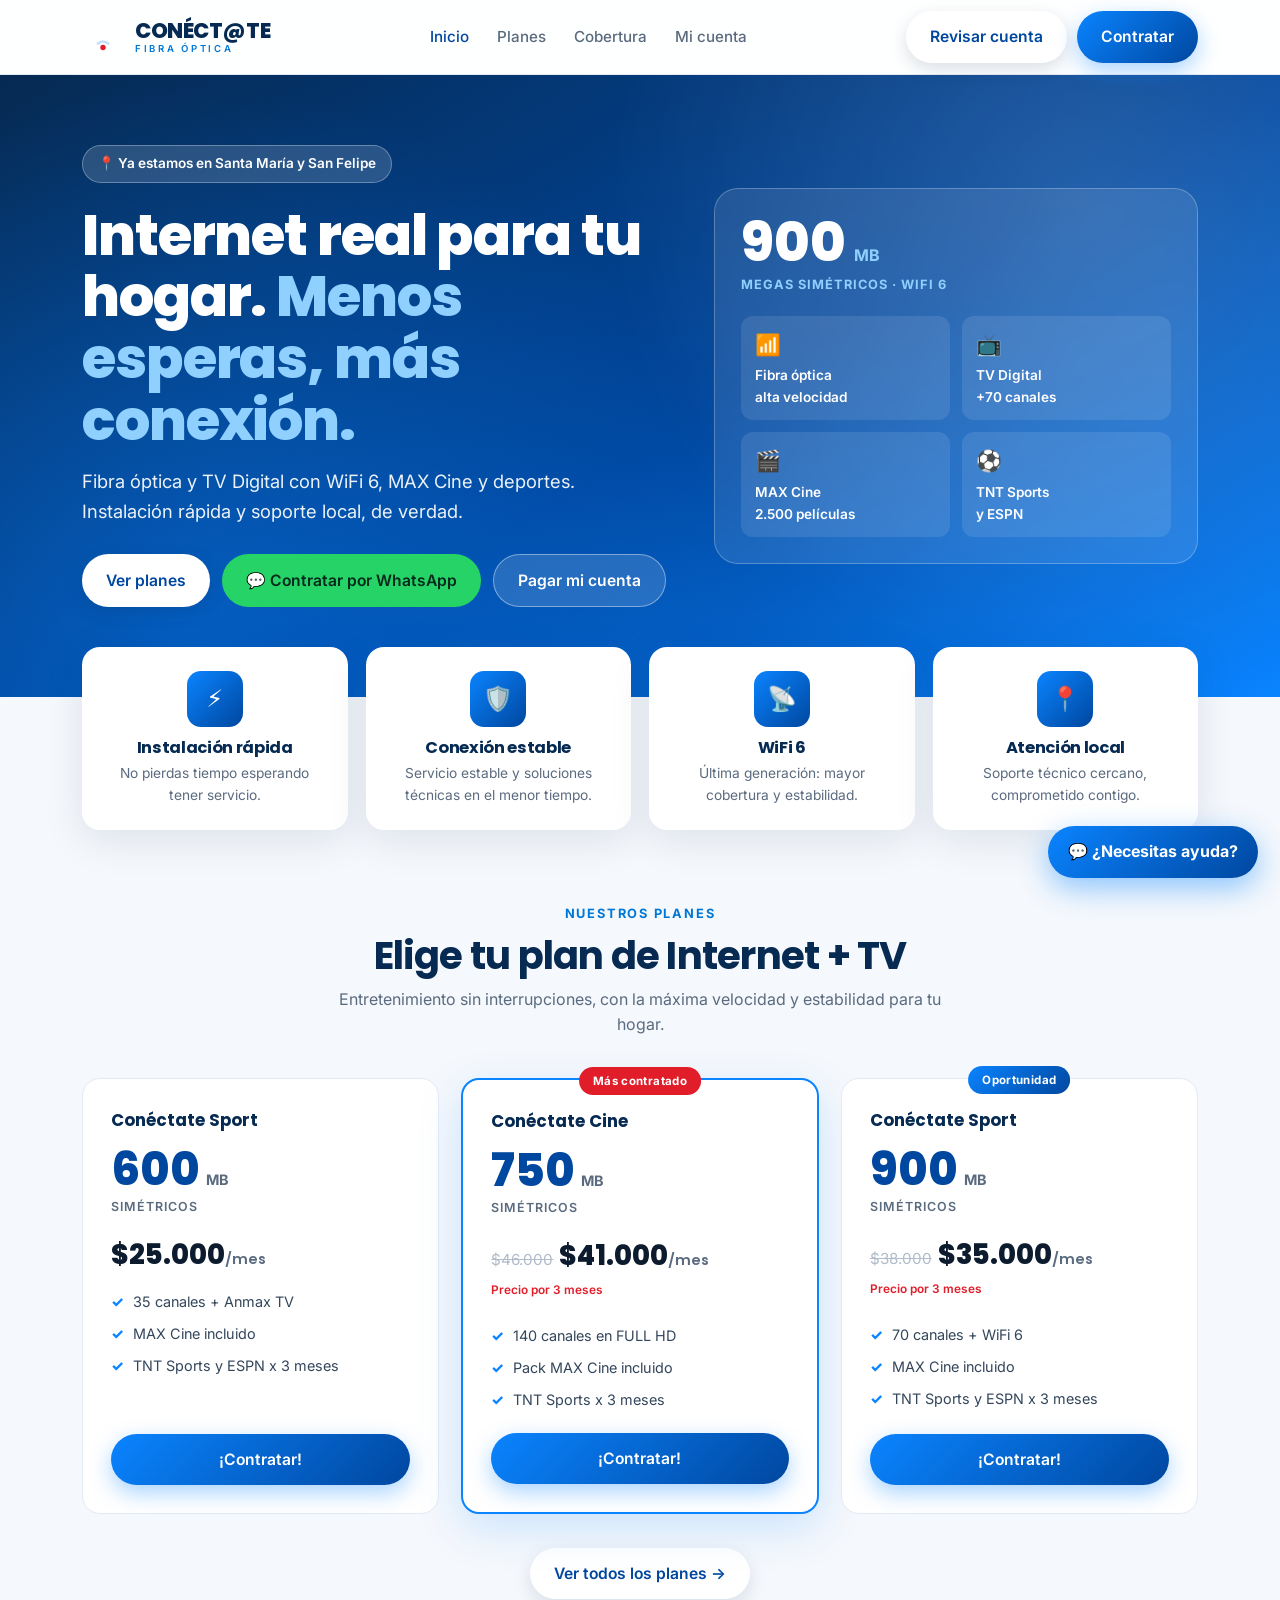
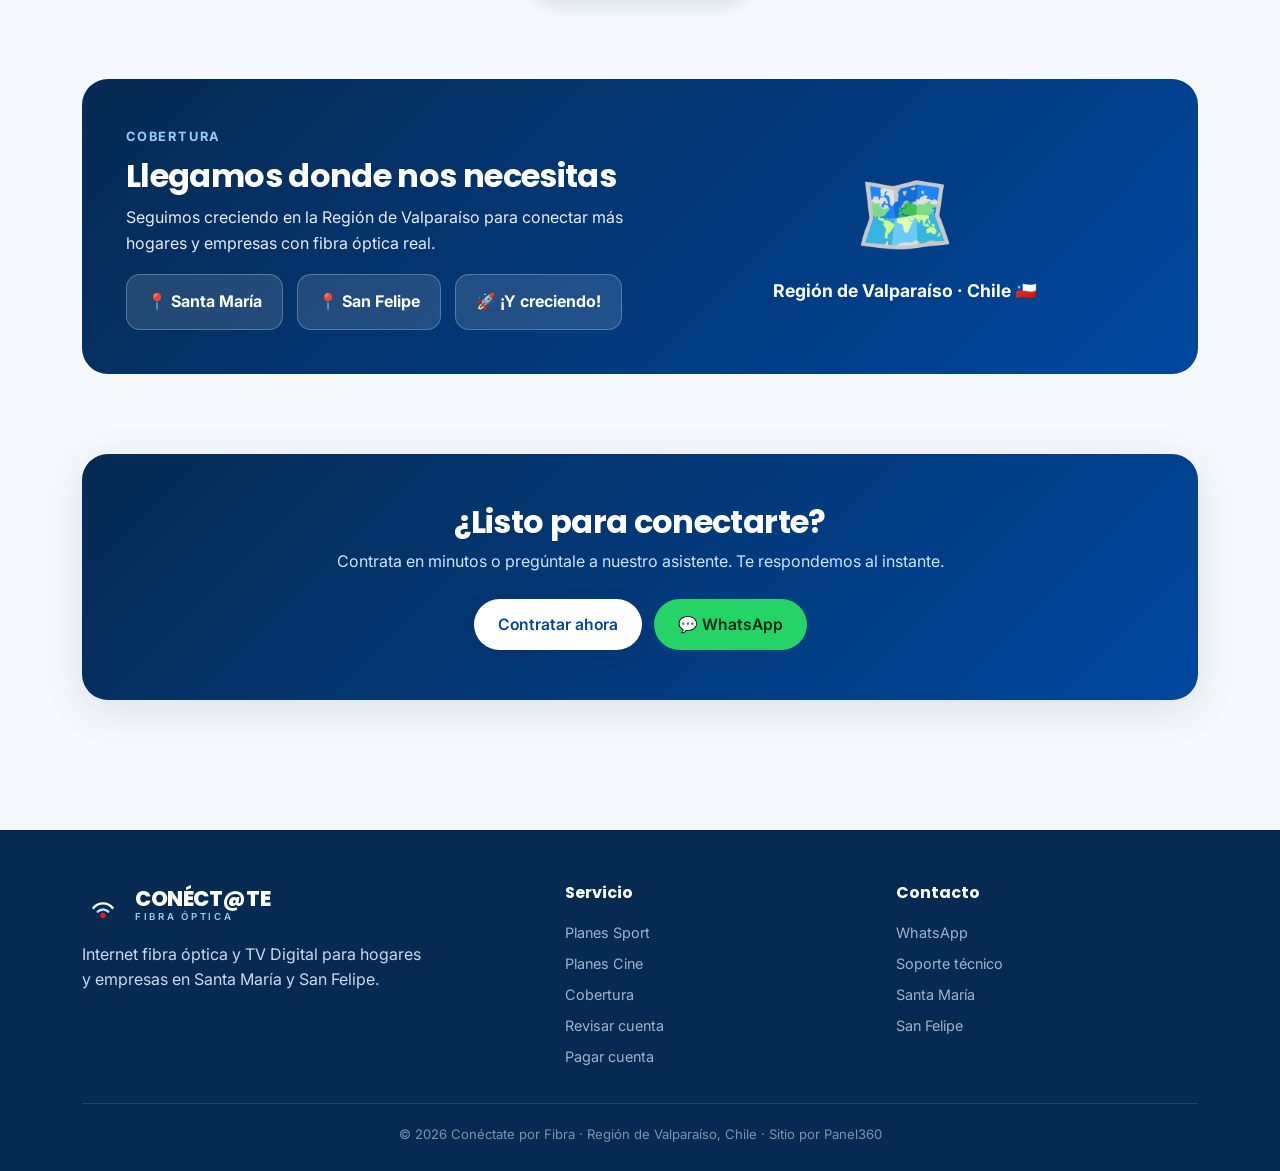
==== index.html @ 6946a439 "Web Conéctate por Fibra: home, planes y cuenta + logo mejorado Sitio estático (HTML/CSS) para el ISP" ====
<!doctype html>
<html lang="es">
<head>
<meta charset="utf-8">
<meta name="viewport" content="width=device-width, initial-scale=1">
<title>Conéctate por Fibra · Internet y TV Cable en Santa María y San Felipe</title>
<meta name="description" content="Internet fibra óptica y TV Digital para hogares y empresas en Santa María y San Felipe. Planes desde $25.000/mes con WiFi 6, MAX Cine y deportes.">
<link rel="preconnect" href="https://fonts.googleapis.com">
<link rel="preconnect" href="https://fonts.gstatic.com" crossorigin>
<link rel="stylesheet" href="https://fonts.googleapis.com/css2?family=Poppins:wght@600;700;800&family=Inter:wght@400;500;600&display=swap">
<link rel="stylesheet" href="assets/styles.css">
</head>
<body>

<svg style="display:none">
  <linearGradient id="lg" x1="0" y1="0" x2="1" y2="1"><stop offset="0" stop-color="#0a84ff"/><stop offset="1" stop-color="#00479f"/></linearGradient>
  <symbol id="mark" viewBox="0 0 44 44">
    <rect x="1.5" y="1.5" width="41" height="41" rx="12" fill="url(#lg)"/>
    <path d="M12 25a13 13 0 0 1 20 0" stroke="#fff" stroke-width="2.6" fill="none" stroke-linecap="round"/>
    <path d="M16.5 29a7.5 7.5 0 0 1 11 0" stroke="#bfe0ff" stroke-width="2.6" fill="none" stroke-linecap="round"/>
    <circle cx="22" cy="33" r="2.8" fill="#e11d2a"/>
  </symbol>
</svg>

<header>
  <div class="wrap nav">
    <a href="index.html" class="logo"><svg class="mark"><use href="#mark"/></svg><span>CONÉCT@TE<span class="sub">FIBRA ÓPTICA</span></span></a>
    <nav class="nav-links">
      <a href="index.html" class="active">Inicio</a>
      <a href="planes.html">Planes</a>
      <a href="index.html#cobertura">Cobertura</a>
      <a href="cuenta.html">Mi cuenta</a>
    </nav>
    <div class="nav-cta">
      <a class="btn btn-white" href="cuenta.html">Revisar cuenta</a>
      <a class="btn btn-primary" href="planes.html">Contratar</a>
      <button class="menu-btn" onclick="document.querySelector('.nav-links').style.display='flex'">☰</button>
    </div>
  </div>
</header>

<section class="hero split">
  <div class="wrap">
    <div>
      <span class="badge-loc">📍 Ya estamos en Santa María y San Felipe</span>
      <h1>Internet real para tu hogar. <span>Menos esperas, más conexión.</span></h1>
      <p class="lead">Fibra óptica y TV Digital con WiFi 6, MAX Cine y deportes. Instalación rápida y soporte local, de verdad.</p>
      <div class="hero-cta">
        <a class="btn btn-white" href="planes.html">Ver planes</a>
        <a class="btn btn-wa" href="cuenta.html#contratar">💬 Contratar por WhatsApp</a>
        <a class="btn btn-ghost" href="cuenta.html#pagar">Pagar mi cuenta</a>
      </div>
    </div>
    <div class="hero-visual">
      <div class="hero-card">
        <div class="speed"><b>900</b><span>MB</span></div>
        <div class="sim" style="color:#8fd0ff;font-weight:700;font-size:.8rem;letter-spacing:.08em">MEGAS SIMÉTRICOS · WIFI 6</div>
        <div class="mini">
          <div><i>📶</i>Fibra óptica<br>alta velocidad</div>
          <div><i>📺</i>TV Digital<br>+70 canales</div>
          <div><i>🎬</i>MAX Cine<br>2.500 películas</div>
          <div><i>⚽</i>TNT Sports<br>y ESPN</div>
        </div>
      </div>
    </div>
  </div>
</section>

<div class="props"><div class="wrap"><div class="grid">
  <div class="prop reveal"><div class="ic">⚡</div><h3>Instalación rápida</h3><p>No pierdas tiempo esperando tener servicio.</p></div>
  <div class="prop reveal"><div class="ic">🛡️</div><h3>Conexión estable</h3><p>Servicio estable y soluciones técnicas en el menor tiempo.</p></div>
  <div class="prop reveal"><div class="ic">📡</div><h3>WiFi 6</h3><p>Última generación: mayor cobertura y estabilidad.</p></div>
  <div class="prop reveal"><div class="ic">📍</div><h3>Atención local</h3><p>Soporte técnico cercano, comprometido contigo.</p></div>
</div></div></div>

<section class="pad">
  <div class="wrap">
    <div class="sec-head">
      <span class="eyebrow">Nuestros planes</span>
      <h2>Elige tu plan de Internet + TV</h2>
      <p>Entretenimiento sin interrupciones, con la máxima velocidad y estabilidad para tu hogar.</p>
    </div>
    <div class="plans">
      <div class="plan reveal"><div class="name">Conéctate Sport</div>
        <div class="megas"><b>600</b><span>MB</span></div><div class="sim">Simétricos</div>
        <div class="price"><span class="now">$25.000<small>/mes</small></span></div>
        <ul><li>35 canales + Anmax TV</li><li>MAX Cine incluido</li><li>TNT Sports y ESPN x 3 meses</li></ul>
        <a class="btn btn-primary" href="planes.html">¡Contratar!</a></div>
      <div class="plan feat reveal"><span class="tag">Más contratado</span><div class="name">Conéctate Cine</div>
        <div class="megas"><b>750</b><span>MB</span></div><div class="sim">Simétricos</div>
        <div class="price"><span class="old">$46.000</span><span class="now">$41.000<small>/mes</small></span></div><div class="price-note">Precio por 3 meses</div>
        <ul><li>140 canales en FULL HD</li><li>Pack MAX Cine incluido</li><li>TNT Sports x 3 meses</li></ul>
        <a class="btn btn-primary" href="planes.html">¡Contratar!</a></div>
      <div class="plan reveal"><span class="tag blue">Oportunidad</span><div class="name">Conéctate Sport</div>
        <div class="megas"><b>900</b><span>MB</span></div><div class="sim">Simétricos</div>
        <div class="price"><span class="old">$38.000</span><span class="now">$35.000<small>/mes</small></span></div><div class="price-note">Precio por 3 meses</div>
        <ul><li>70 canales + WiFi 6</li><li>MAX Cine incluido</li><li>TNT Sports y ESPN x 3 meses</li></ul>
        <a class="btn btn-primary" href="planes.html">¡Contratar!</a></div>
    </div>
    <div style="text-align:center;margin-top:34px"><a class="btn btn-white" style="box-shadow:0 6px 18px rgba(6,42,82,.12)" href="planes.html">Ver todos los planes →</a></div>
  </div>
</section>

<section class="pad" id="cobertura" style="padding-top:10px">
  <div class="wrap"><div class="cover reveal">
    <div>
      <span class="eyebrow" style="color:#8fd0ff">Cobertura</span>
      <h2>Llegamos donde nos necesitas</h2>
      <p style="opacity:.9">Seguimos creciendo en la Región de Valparaíso para conectar más hogares y empresas con fibra óptica real.</p>
      <div class="cities">
        <div class="city">📍 Santa María</div>
        <div class="city">📍 San Felipe</div>
        <div class="city">🚀 ¡Y creciendo!</div>
      </div>
    </div>
    <div style="text-align:center">
      <div style="font-size:5rem">🗺️</div>
      <p style="font-weight:700;font-size:1.1rem">Región de Valparaíso · Chile 🇨🇱</p>
    </div>
  </div></div>
</section>

<section class="pad" style="padding-top:10px">
  <div class="wrap"><div class="cta reveal" style="background:linear-gradient(135deg,#062a52,#00479f);color:#fff">
    <h2 style="color:#fff">¿Listo para conectarte?</h2>
    <p style="color:#cfe2ff">Contrata en minutos o pregúntale a nuestro asistente. Te respondemos al instante.</p>
    <div class="row">
      <a class="btn btn-white" href="planes.html">Contratar ahora</a>
      <a class="btn btn-wa" href="cuenta.html#contratar">💬 WhatsApp</a>
    </div>
  </div></div>
</section>

<footer>
  <div class="wrap">
    <div class="foot-grid">
      <div>
        <a href="index.html" class="logo" style="margin-bottom:12px"><svg class="mark"><use href="#mark"/></svg><span>CONÉCT@TE<span class="sub" style="color:#8fd0ff">FIBRA ÓPTICA</span></span></a>
        <p style="max-width:34ch">Internet fibra óptica y TV Digital para hogares y empresas en Santa María y San Felipe.</p>
      </div>
      <div><h4>Servicio</h4><a href="planes.html">Planes Sport</a><a href="planes.html">Planes Cine</a><a href="index.html#cobertura">Cobertura</a><a href="cuenta.html">Revisar cuenta</a><a href="cuenta.html#pagar">Pagar cuenta</a></div>
      <div><h4>Contacto</h4><a href="cuenta.html#contratar">WhatsApp</a><a href="cuenta.html">Soporte técnico</a><a href="#">Santa María</a><a href="#">San Felipe</a></div>
    </div>
    <div class="foot-bottom">© 2026 Conéctate por Fibra · Región de Valparaíso, Chile · Sitio por Panel360</div>
  </div>
</footer>

<a class="chat-fab" href="cuenta.html#contratar" title="Asistente Web (Panel360 ISP)">💬 ¿Necesitas ayuda?</a>

<script>
const io=new IntersectionObserver(es=>es.forEach(e=>{if(e.isIntersecting)e.target.classList.add('show')}),{threshold:.12});
document.querySelectorAll('.reveal').forEach(el=>io.observe(el));
</script>
</body>
</html>
---- assets/styles.css ----
:root{
  --blue:#0a84ff; --blue-2:#0078d7; --blue-d:#00479f; --navy:#062a52;
  --red:#e11d2a; --wa:#25d366; --amber:#ffb020;
  --bg:#f5f8fc; --card:#fff; --ink:#0c1b2e; --muted:#5b6b7f; --line:#e3eaf3;
  --radius:18px; --shadow:0 10px 40px rgba(6,42,82,.10);
}
*{box-sizing:border-box;margin:0;padding:0}
html{scroll-behavior:smooth}
body{font-family:'Inter',system-ui,sans-serif;color:var(--ink);background:var(--bg);line-height:1.6;-webkit-font-smoothing:antialiased}
h1,h2,h3,.logo{font-family:'Poppins',sans-serif;line-height:1.1;letter-spacing:-.02em}
img{max-width:100%;display:block}
.wrap{max-width:1160px;margin:0 auto;padding:0 22px}
a{text-decoration:none;color:inherit}
.btn{display:inline-flex;align-items:center;gap:9px;font-weight:600;padding:13px 24px;border-radius:999px;cursor:pointer;border:0;transition:transform .2s,box-shadow .2s;font-size:.98rem}
.btn:hover{transform:translateY(-2px)}
.btn-primary{background:linear-gradient(135deg,var(--blue),var(--blue-d));color:#fff;box-shadow:0 8px 22px rgba(10,132,255,.35)}
.btn-white{background:#fff;color:var(--blue-d);box-shadow:0 6px 18px rgba(6,42,82,.15)}
.btn-ghost{background:rgba(255,255,255,.14);color:#fff;border:1.5px solid rgba(255,255,255,.4)}
.btn-wa{background:var(--wa);color:#062a1c}

header{position:sticky;top:0;z-index:50;background:rgba(255,255,255,.9);backdrop-filter:blur(12px);border-bottom:1px solid var(--line)}
.nav{display:flex;align-items:center;justify-content:space-between;height:74px}
.logo{display:flex;align-items:center;gap:11px;font-weight:800;font-size:1.32rem;color:var(--navy)}
.logo .mark{width:42px;height:42px;flex-shrink:0}
.logo .sub{display:block;font-family:'Inter';font-weight:600;font-size:.6rem;letter-spacing:.28em;color:var(--blue-2);margin-top:2px}
.nav-links{display:flex;gap:28px;align-items:center;font-weight:500;font-size:.95rem}
.nav-links a{color:var(--muted);transition:color .2s}
.nav-links a:hover,.nav-links a.active{color:var(--blue-d)}
.nav-cta{display:flex;gap:10px;align-items:center}
.menu-btn{display:none;background:none;border:0;font-size:1.5rem;color:var(--navy);cursor:pointer}
@media(max-width:900px){.nav-links{display:none}.nav-cta .btn:not(.btn-primary){display:none}.menu-btn{display:block}}

.hero{position:relative;background:linear-gradient(150deg,#062a52 0%,#00479f 55%,#0a84ff 100%);color:#fff;overflow:hidden;padding:70px 0 90px}
.hero::after{content:"";position:absolute;inset:0;background:
  radial-gradient(circle at 85% 20%,rgba(255,255,255,.14),transparent 40%),
  radial-gradient(circle at 15% 90%,rgba(10,132,255,.4),transparent 45%);pointer-events:none}
.hero.small{padding:56px 0 66px;text-align:center}
.hero .wrap{position:relative;z-index:2}
.hero.split .wrap{display:grid;grid-template-columns:1.1fr .9fr;gap:40px;align-items:center}
.badge-loc{display:inline-flex;align-items:center;gap:8px;background:rgba(255,255,255,.15);border:1px solid rgba(255,255,255,.3);padding:7px 15px;border-radius:999px;font-size:.85rem;font-weight:600;margin-bottom:22px}
.hero h1{font-size:clamp(2.1rem,5vw,3.5rem);font-weight:800;margin-bottom:16px}
.hero h1 span{color:#8fd0ff}
.hero p.lead{font-size:1.15rem;opacity:.92;max-width:44ch;margin-bottom:28px}
.hero.small p.lead{margin-left:auto;margin-right:auto}
.hero-cta{display:flex;gap:12px;flex-wrap:wrap}
.hero.small .hero-cta{justify-content:center}
.hero-visual{position:relative}
.hero-card{background:rgba(255,255,255,.1);border:1px solid rgba(255,255,255,.25);border-radius:24px;padding:26px;backdrop-filter:blur(6px)}
.speed{display:flex;align-items:baseline;gap:8px;margin-bottom:6px}
.speed b{font-family:'Poppins';font-size:3.4rem;font-weight:800;color:#fff;line-height:1}
.speed span{font-weight:700;color:#8fd0ff}
.hero-card .mini{display:grid;grid-template-columns:1fr 1fr;gap:12px;margin-top:20px}
.hero-card .mini div{background:rgba(255,255,255,.1);border-radius:12px;padding:12px 14px;font-size:.85rem;font-weight:600}
.hero-card .mini i{display:block;font-size:1.3rem;margin-bottom:4px;font-style:normal}
@media(max-width:820px){.hero.split .wrap{grid-template-columns:1fr}.hero-visual{display:none}}

.props{margin-top:-50px;position:relative;z-index:5}
.props .grid{display:grid;grid-template-columns:repeat(4,1fr);gap:18px}
.prop{background:var(--card);border-radius:var(--radius);box-shadow:var(--shadow);padding:24px;text-align:center}
.prop .ic{width:56px;height:56px;margin:0 auto 12px;border-radius:14px;display:flex;align-items:center;justify-content:center;font-size:1.5rem;color:#fff;background:linear-gradient(135deg,var(--blue),var(--blue-d))}
.prop h3{font-size:1.02rem;margin-bottom:5px;color:var(--navy)}
.prop p{font-size:.86rem;color:var(--muted)}
@media(max-width:820px){.props .grid{grid-template-columns:1fr 1fr}}

section.pad{padding:70px 0}
.sec-head{text-align:center;max-width:640px;margin:0 auto 40px}
.eyebrow{display:inline-block;color:var(--blue-2);font-weight:700;font-size:.8rem;letter-spacing:.14em;text-transform:uppercase;margin-bottom:10px}
.sec-head h2{font-size:clamp(1.7rem,4vw,2.4rem);color:var(--navy);margin-bottom:10px}
.sec-head p{color:var(--muted)}

.tabs{display:flex;justify-content:center;gap:8px;margin-bottom:34px;flex-wrap:wrap}
.tab{padding:11px 26px;border-radius:999px;border:2px solid var(--line);background:#fff;font-weight:700;color:var(--muted);cursor:pointer;font-family:'Poppins';transition:all .2s}
.tab.on{background:linear-gradient(135deg,var(--blue),var(--blue-d));color:#fff;border-color:transparent;box-shadow:0 8px 20px rgba(10,132,255,.3)}
.plans{display:grid;grid-template-columns:repeat(3,1fr);gap:22px}
.plan{background:var(--card);border:1px solid var(--line);border-radius:var(--radius);padding:28px;position:relative;transition:transform .25s,box-shadow .25s;display:flex;flex-direction:column}
.plan:hover{transform:translateY(-6px);box-shadow:var(--shadow)}
.plan.feat{border:2px solid var(--blue);box-shadow:0 14px 44px rgba(10,132,255,.18)}
.tag{position:absolute;top:-13px;left:50%;transform:translateX(-50%);background:var(--red);color:#fff;font-size:.72rem;font-weight:700;padding:5px 14px;border-radius:999px;letter-spacing:.03em;white-space:nowrap}
.tag.blue{background:linear-gradient(135deg,var(--blue),var(--blue-d))}
.plan .name{font-family:'Poppins';font-weight:700;color:var(--navy);font-size:1.05rem}
.plan .megas{display:flex;align-items:baseline;gap:6px;margin:14px 0 4px}
.plan .megas b{font-family:'Poppins';font-size:2.8rem;font-weight:800;color:var(--blue-d);line-height:1}
.plan .megas span{font-weight:700;color:var(--muted);font-size:.9rem}
.plan .sim{font-size:.78rem;color:var(--muted);text-transform:uppercase;letter-spacing:.08em;font-weight:600}
.plan .price{margin:16px 0 4px}
.plan .price .old{color:#b0bcca;text-decoration:line-through;font-size:.95rem;margin-right:6px}
.plan .price .now{font-family:'Poppins';font-size:1.7rem;font-weight:800;color:var(--ink)}
.plan .price .now small{font-size:.9rem;color:var(--muted);font-weight:600}
.plan .price-note{font-size:.74rem;color:var(--red);font-weight:600;margin-bottom:14px}
.plan ul{list-style:none;display:flex;flex-direction:column;gap:9px;margin:10px 0 22px;font-size:.9rem}
.plan li{display:flex;gap:9px;align-items:flex-start;color:#33465c}
.plan li::before{content:"✓";color:var(--blue);font-weight:800;flex-shrink:0}
.plan .btn{width:100%;justify-content:center;margin-top:auto}
@media(max-width:820px){.plans{grid-template-columns:1fr}}

.cover{background:linear-gradient(135deg,#062a52,#00479f);color:#fff;border-radius:26px;padding:44px;display:grid;grid-template-columns:1fr 1fr;gap:30px;align-items:center}
.cover h2{font-size:2rem;margin-bottom:12px}
.cover .cities{display:flex;gap:14px;flex-wrap:wrap;margin-top:18px}
.cover .city{background:rgba(255,255,255,.12);border:1px solid rgba(255,255,255,.25);border-radius:14px;padding:14px 20px;font-weight:700;display:flex;align-items:center;gap:10px}
@media(max-width:820px){.cover{grid-template-columns:1fr;padding:30px}}

.cta{text-align:center;background:var(--card);border-radius:26px;box-shadow:var(--shadow);padding:50px}
.cta h2{font-size:2rem;color:var(--navy);margin-bottom:10px}
.cta p{color:var(--muted);margin-bottom:24px}
.cta .row{display:flex;gap:12px;justify-content:center;flex-wrap:wrap}

.card-box{background:var(--card);border:1px solid var(--line);border-radius:var(--radius);box-shadow:var(--shadow);padding:30px}
.field{margin-bottom:16px}
.field label{display:block;font-weight:600;font-size:.9rem;margin-bottom:6px;color:var(--navy)}
.field input,.field select{width:100%;padding:12px 14px;border:1.5px solid var(--line);border-radius:12px;font-size:.95rem;font-family:inherit}
.field input:focus,.field select:focus{outline:none;border-color:var(--blue);box-shadow:0 0 0 3px rgba(10,132,255,.15)}
.pay-grid{display:grid;grid-template-columns:repeat(3,1fr);gap:18px}
.pay{background:var(--card);border:1px solid var(--line);border-radius:var(--radius);padding:26px;text-align:center;box-shadow:var(--shadow)}
.pay .ic{font-size:2.2rem;margin-bottom:10px}
.pay h3{color:var(--navy);font-size:1.05rem;margin-bottom:6px}
.pay p{color:var(--muted);font-size:.88rem}
@media(max-width:820px){.pay-grid{grid-template-columns:1fr}}

footer{background:var(--navy);color:#cdd9ea;padding:50px 0 26px;margin-top:60px}
.foot-grid{display:grid;grid-template-columns:1.5fr 1fr 1fr;gap:30px;margin-bottom:30px}
footer .logo{color:#fff}
footer h4{color:#fff;font-family:'Poppins';margin-bottom:12px;font-size:1rem}
footer a{display:block;color:#9fb2cc;padding:4px 0;font-size:.9rem}
footer a:hover{color:#fff}
.foot-bottom{border-top:1px solid rgba(255,255,255,.12);padding-top:20px;text-align:center;font-size:.82rem;color:#7e93b0}
@media(max-width:820px){.foot-grid{grid-template-columns:1fr}}

.chat-fab{position:fixed;bottom:22px;right:22px;z-index:60;display:flex;align-items:center;gap:10px;background:linear-gradient(135deg,var(--blue),var(--blue-d));color:#fff;padding:13px 20px;border-radius:999px;box-shadow:0 10px 30px rgba(10,132,255,.45);font-weight:700;cursor:pointer;animation:float 3s ease-in-out infinite}
@keyframes float{0%,100%{transform:translateY(0)}50%{transform:translateY(-6px)}}
.reveal{opacity:0;transform:translateY(24px);transition:opacity .7s,transform .7s}
.reveal.show{opacity:1;transform:none}
@media(prefers-reduced-motion:reduce){.reveal{opacity:1;transform:none}.chat-fab{animation:none}}
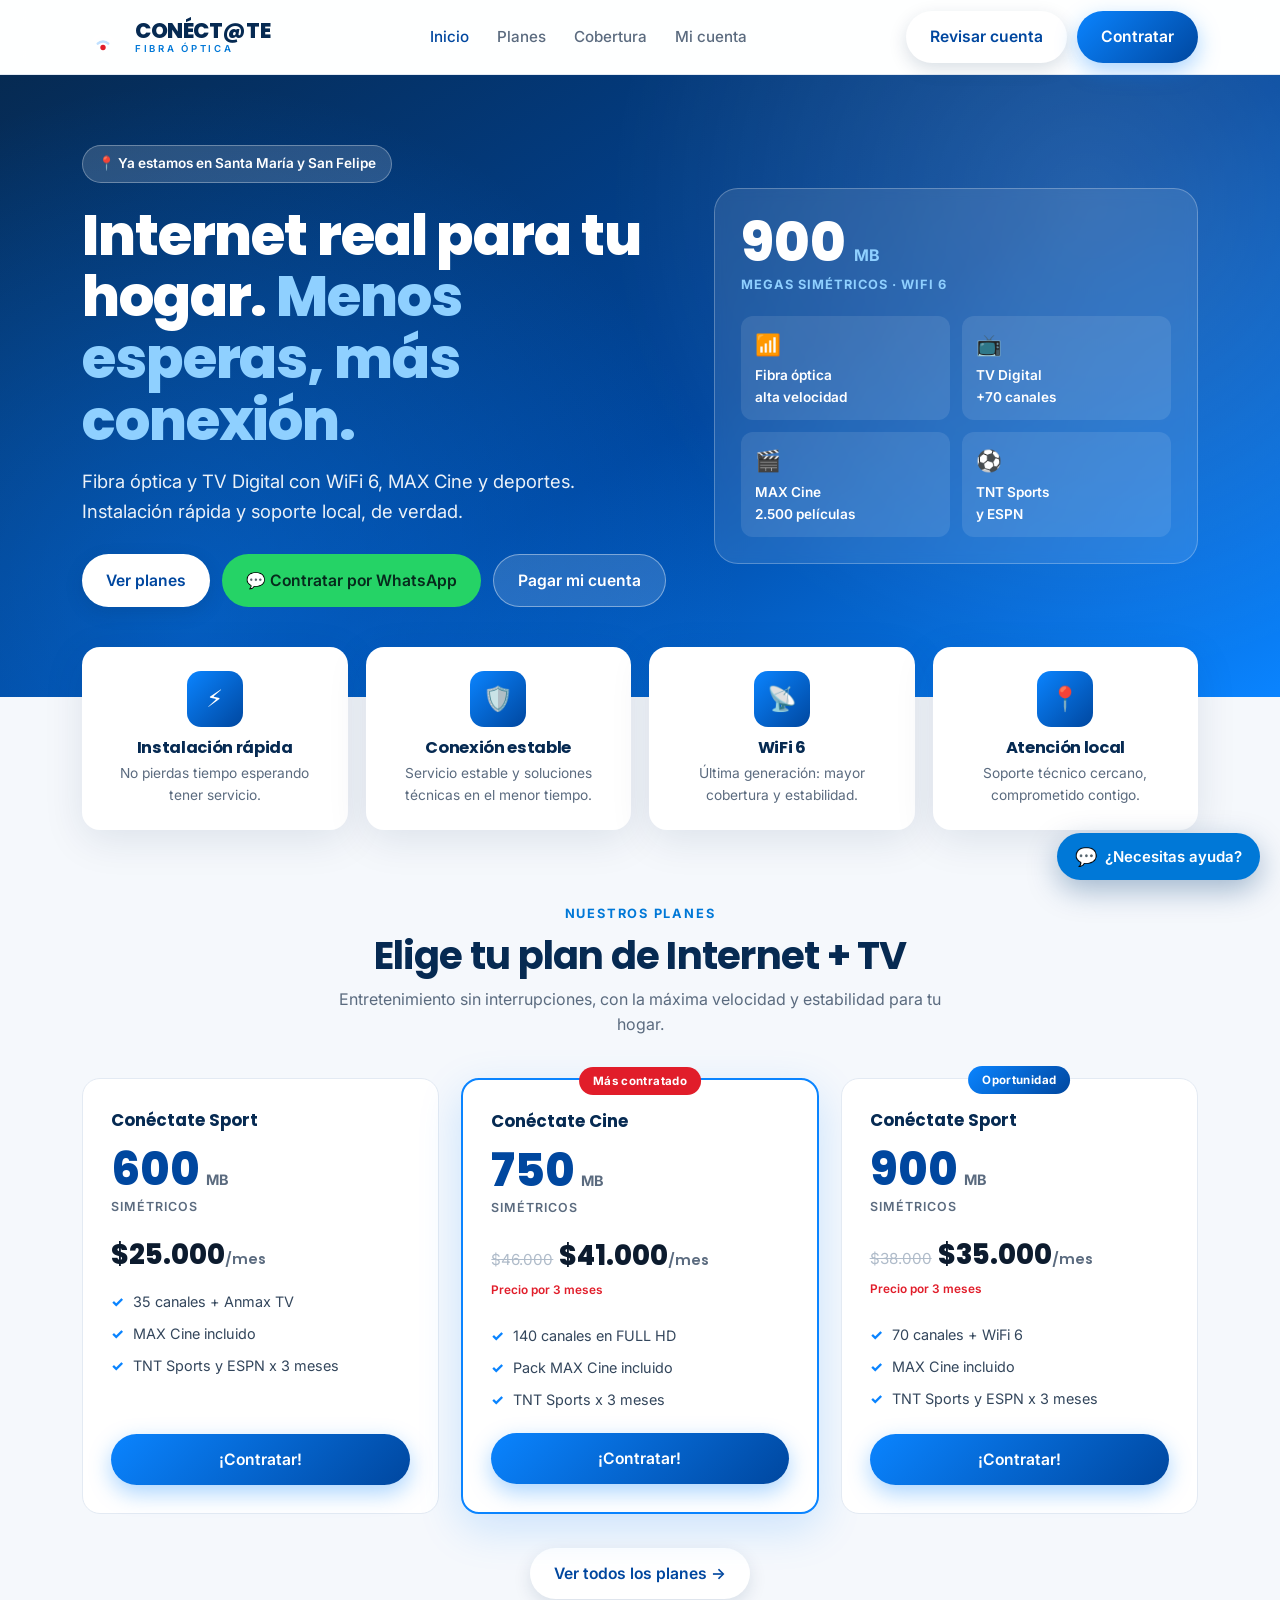
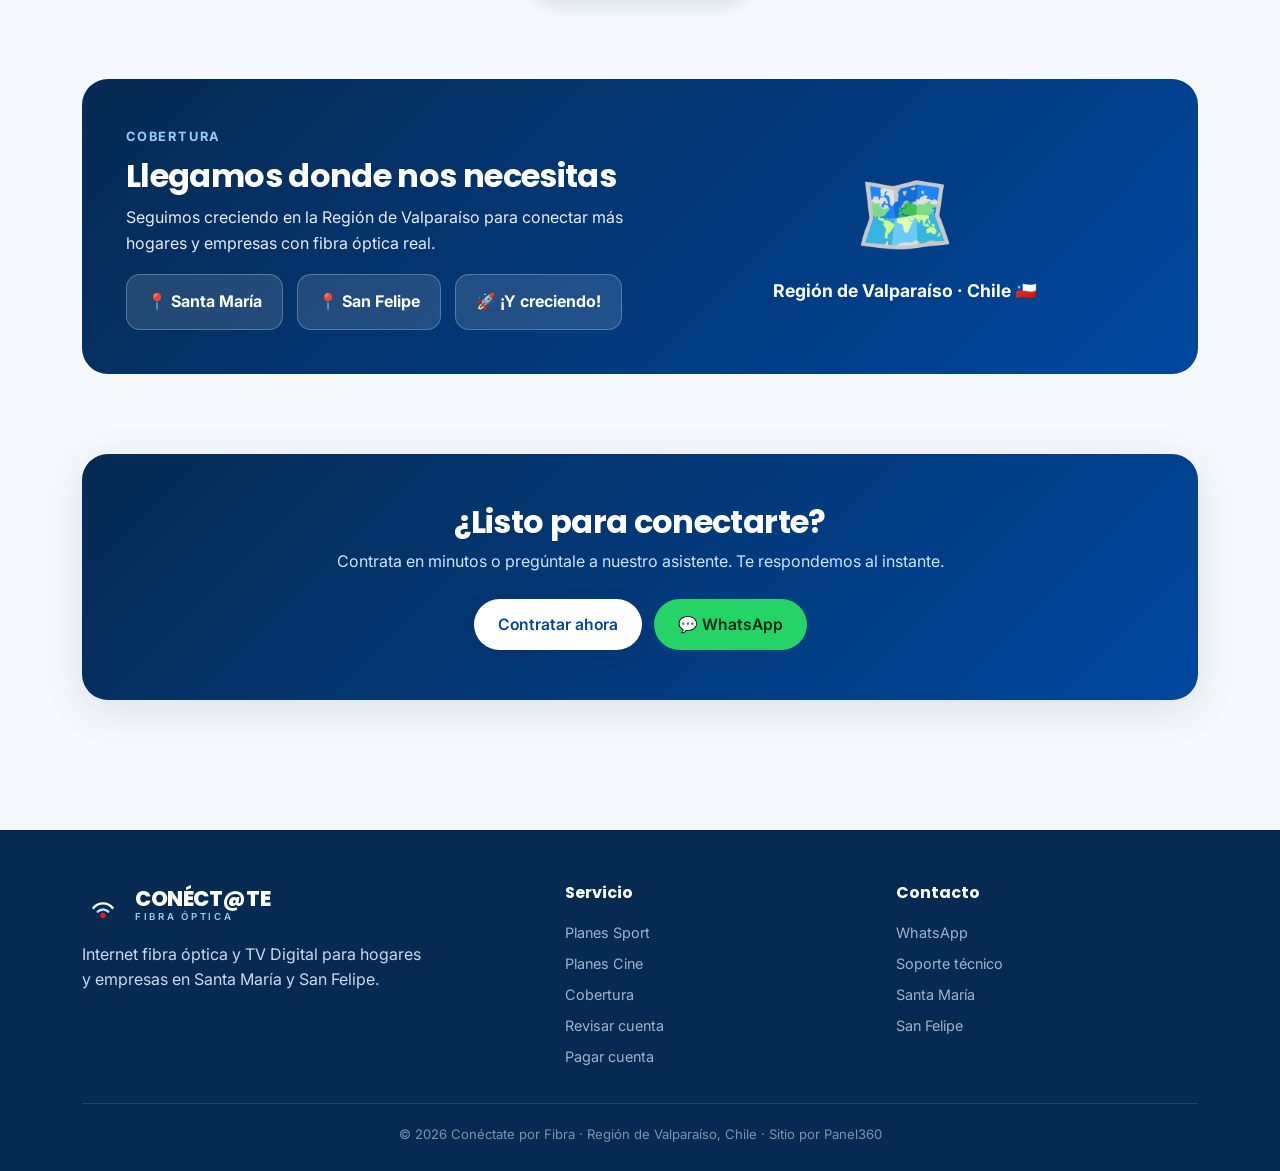
==== commit bcf1006f: "Asistente Web incrustado (configurado como en el CRM) - Nuevo assets/asistente.js: widget de chat fl" ====
--- a/index.html
+++ b/index.html
@@ -145,11 +145,10 @@
   </div>
 </footer>
 
-<a class="chat-fab" href="cuenta.html#contratar" title="Asistente Web (Panel360 ISP)">💬 ¿Necesitas ayuda?</a>
-
 <script>
 const io=new IntersectionObserver(es=>es.forEach(e=>{if(e.isIntersecting)e.target.classList.add('show')}),{threshold:.12});
 document.querySelectorAll('.reveal').forEach(el=>io.observe(el));
 </script>
+<script src="assets/asistente.js" defer></script>
 </body>
 </html>
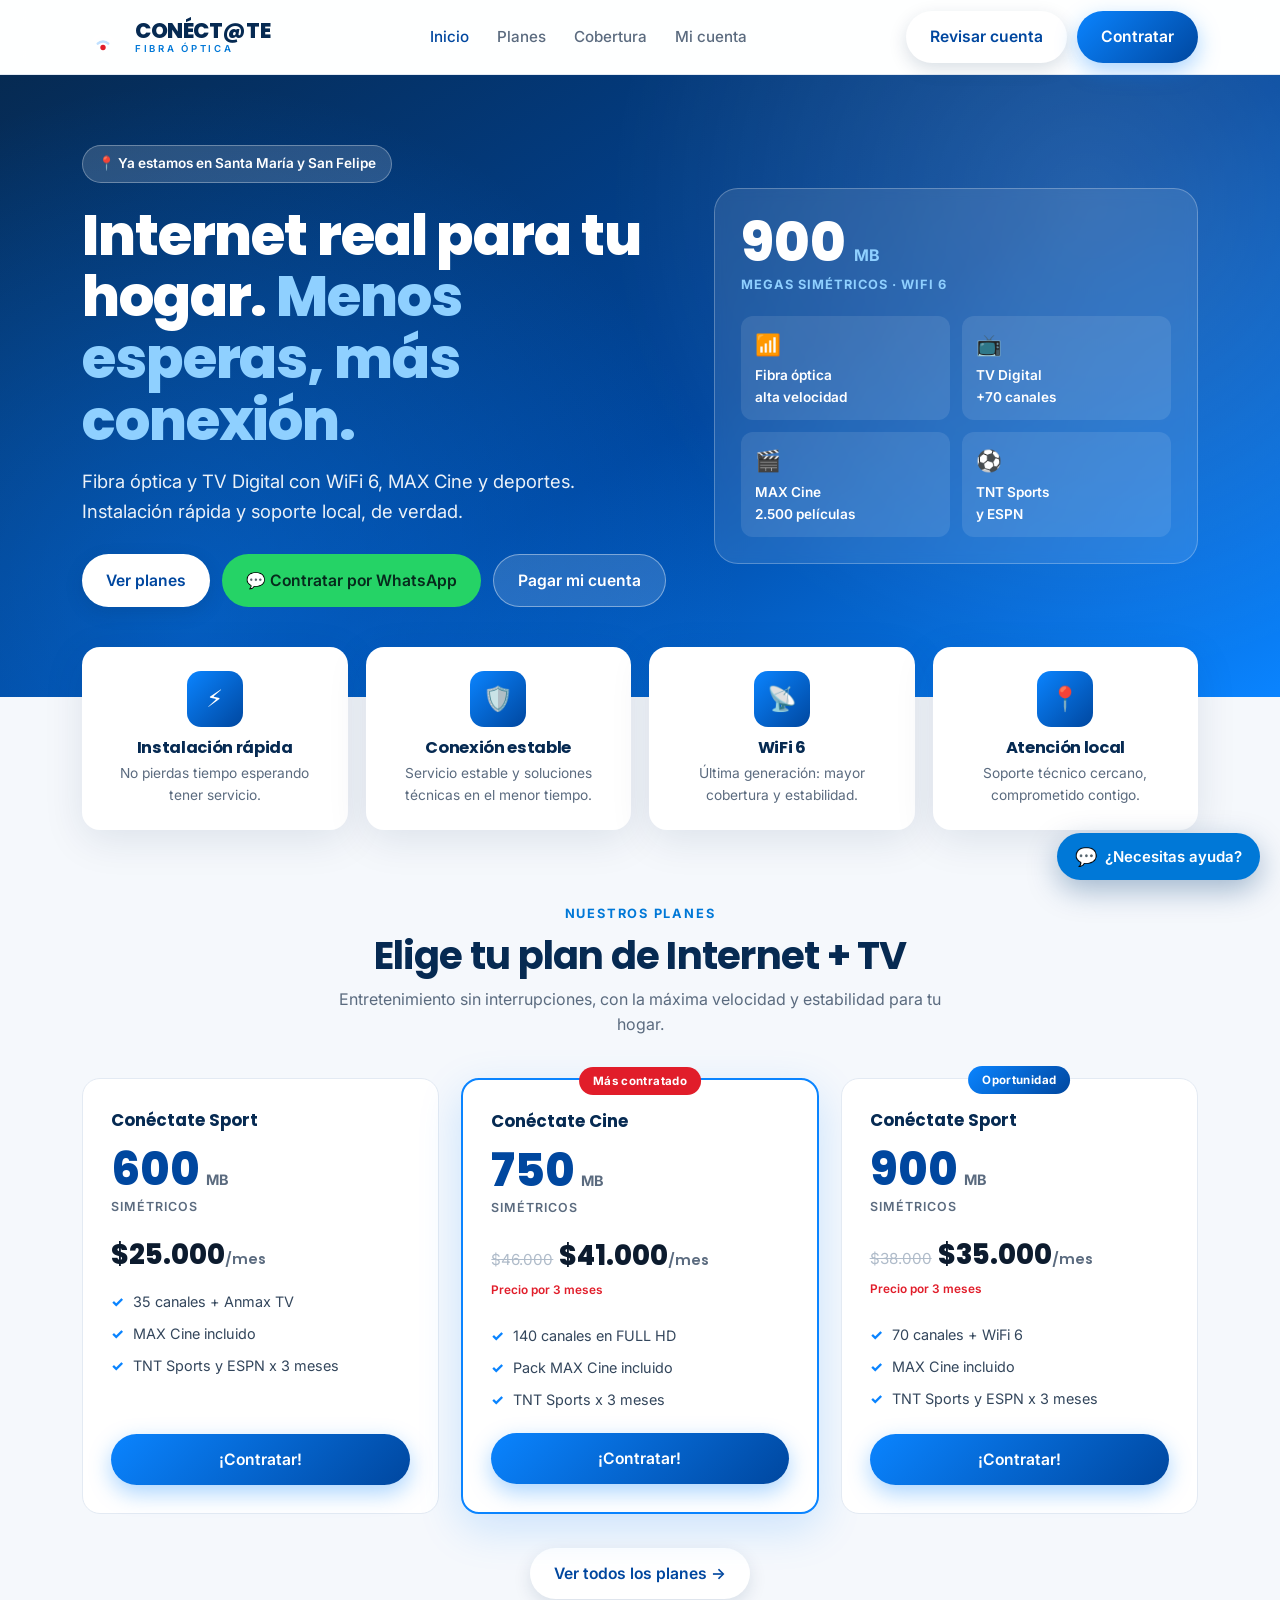
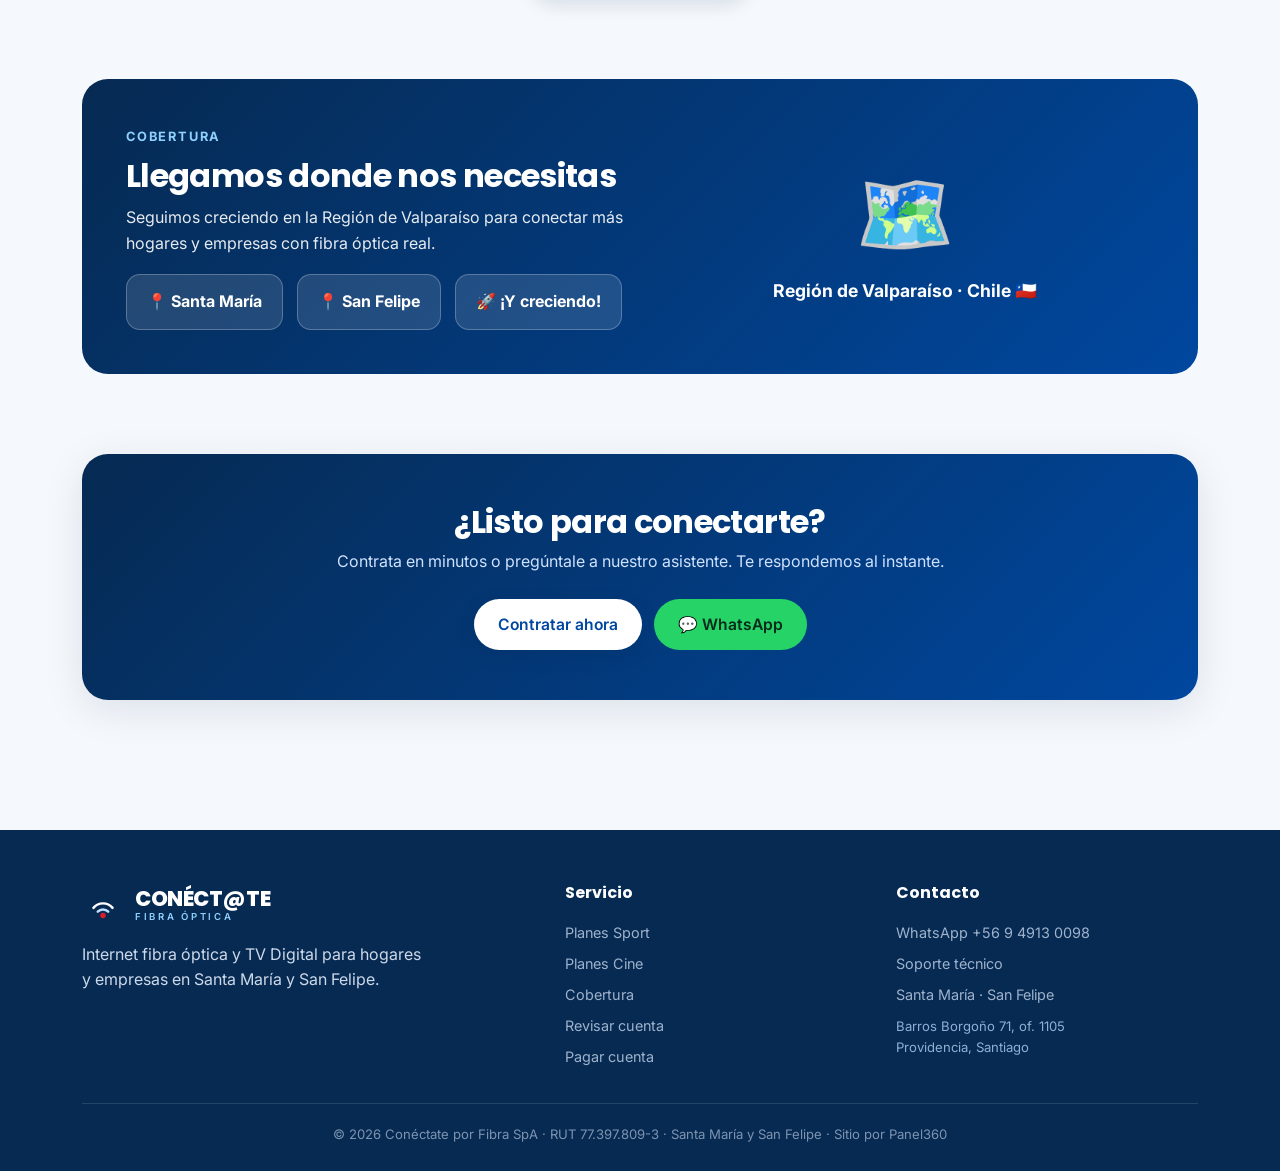
==== commit 709dfc06: "Datos reales del cliente: WhatsApp, dirección, RUT, Zumpago - WhatsApp real +56949130098 en asistent" ====
--- a/index.html
+++ b/index.html
@@ -47,7 +47,7 @@
       <p class="lead">Fibra óptica y TV Digital con WiFi 6, MAX Cine y deportes. Instalación rápida y soporte local, de verdad.</p>
       <div class="hero-cta">
         <a class="btn btn-white" href="planes.html">Ver planes</a>
-        <a class="btn btn-wa" href="cuenta.html#contratar">💬 Contratar por WhatsApp</a>
+        <a class="btn btn-wa" target="_blank" href="https://wa.me/56949130098?text=Hola,%20quiero%20contratar%20un%20plan%20de%20internet">💬 Contratar por WhatsApp</a>
         <a class="btn btn-ghost" href="cuenta.html#pagar">Pagar mi cuenta</a>
       </div>
     </div>
@@ -126,7 +126,7 @@
     <p style="color:#cfe2ff">Contrata en minutos o pregúntale a nuestro asistente. Te respondemos al instante.</p>
     <div class="row">
       <a class="btn btn-white" href="planes.html">Contratar ahora</a>
-      <a class="btn btn-wa" href="cuenta.html#contratar">💬 WhatsApp</a>
+      <a class="btn btn-wa" target="_blank" href="https://wa.me/56949130098?text=Hola,%20vengo%20de%20la%20web%20de%20Con%C3%A9ctate%20por%20Fibra">💬 WhatsApp</a>
     </div>
   </div></div>
 </section>
@@ -139,9 +139,9 @@
         <p style="max-width:34ch">Internet fibra óptica y TV Digital para hogares y empresas en Santa María y San Felipe.</p>
       </div>
       <div><h4>Servicio</h4><a href="planes.html">Planes Sport</a><a href="planes.html">Planes Cine</a><a href="index.html#cobertura">Cobertura</a><a href="cuenta.html">Revisar cuenta</a><a href="cuenta.html#pagar">Pagar cuenta</a></div>
-      <div><h4>Contacto</h4><a href="cuenta.html#contratar">WhatsApp</a><a href="cuenta.html">Soporte técnico</a><a href="#">Santa María</a><a href="#">San Felipe</a></div>
+      <div><h4>Contacto</h4><a target="_blank" href="https://wa.me/56949130098">WhatsApp +56 9 4913 0098</a><a href="cuenta.html">Soporte técnico</a><a href="index.html#cobertura">Santa María · San Felipe</a><span style="display:block;color:#8fb0d4;font-size:.82rem;margin-top:6px">Barros Borgoño 71, of. 1105<br>Providencia, Santiago</span></div>
     </div>
-    <div class="foot-bottom">© 2026 Conéctate por Fibra · Región de Valparaíso, Chile · Sitio por Panel360</div>
+    <div class="foot-bottom">© 2026 Conéctate por Fibra SpA · RUT 77.397.809-3 · Santa María y San Felipe · Sitio por Panel360</div>
   </div>
 </footer>
 
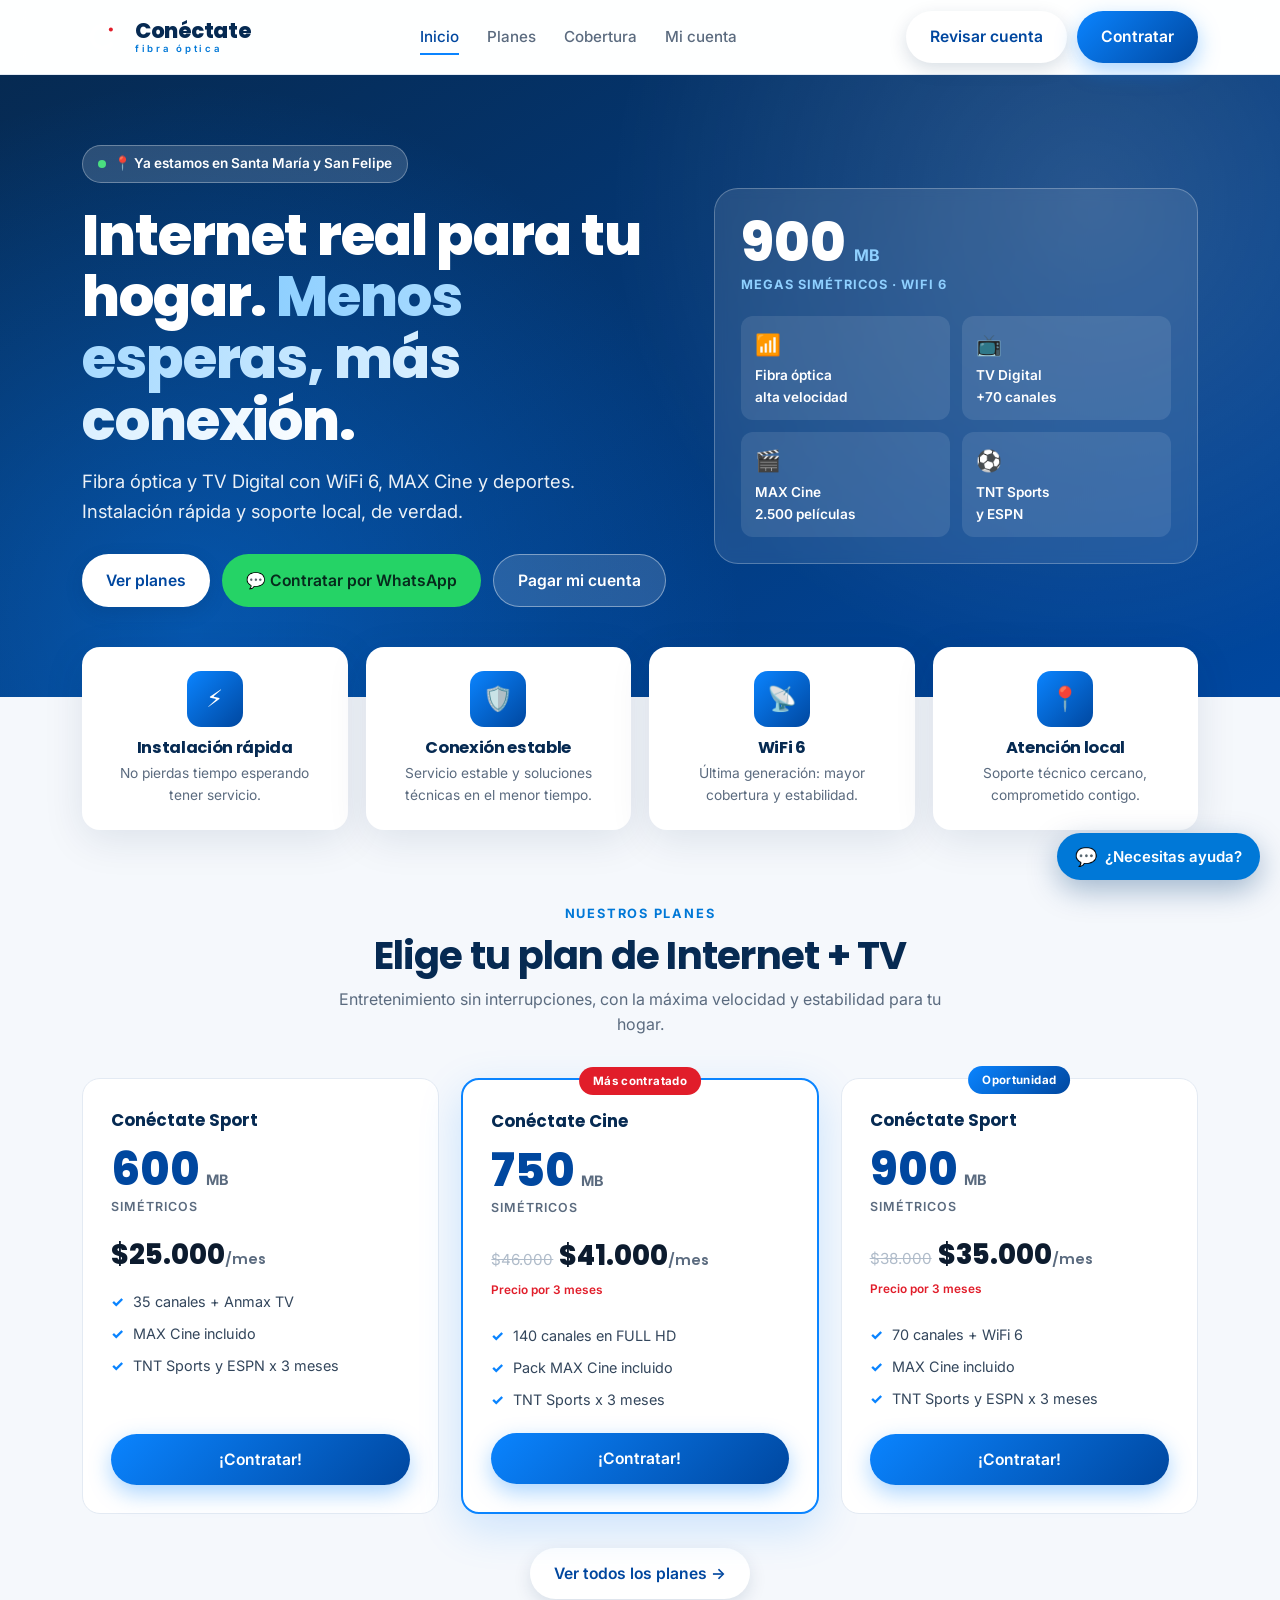
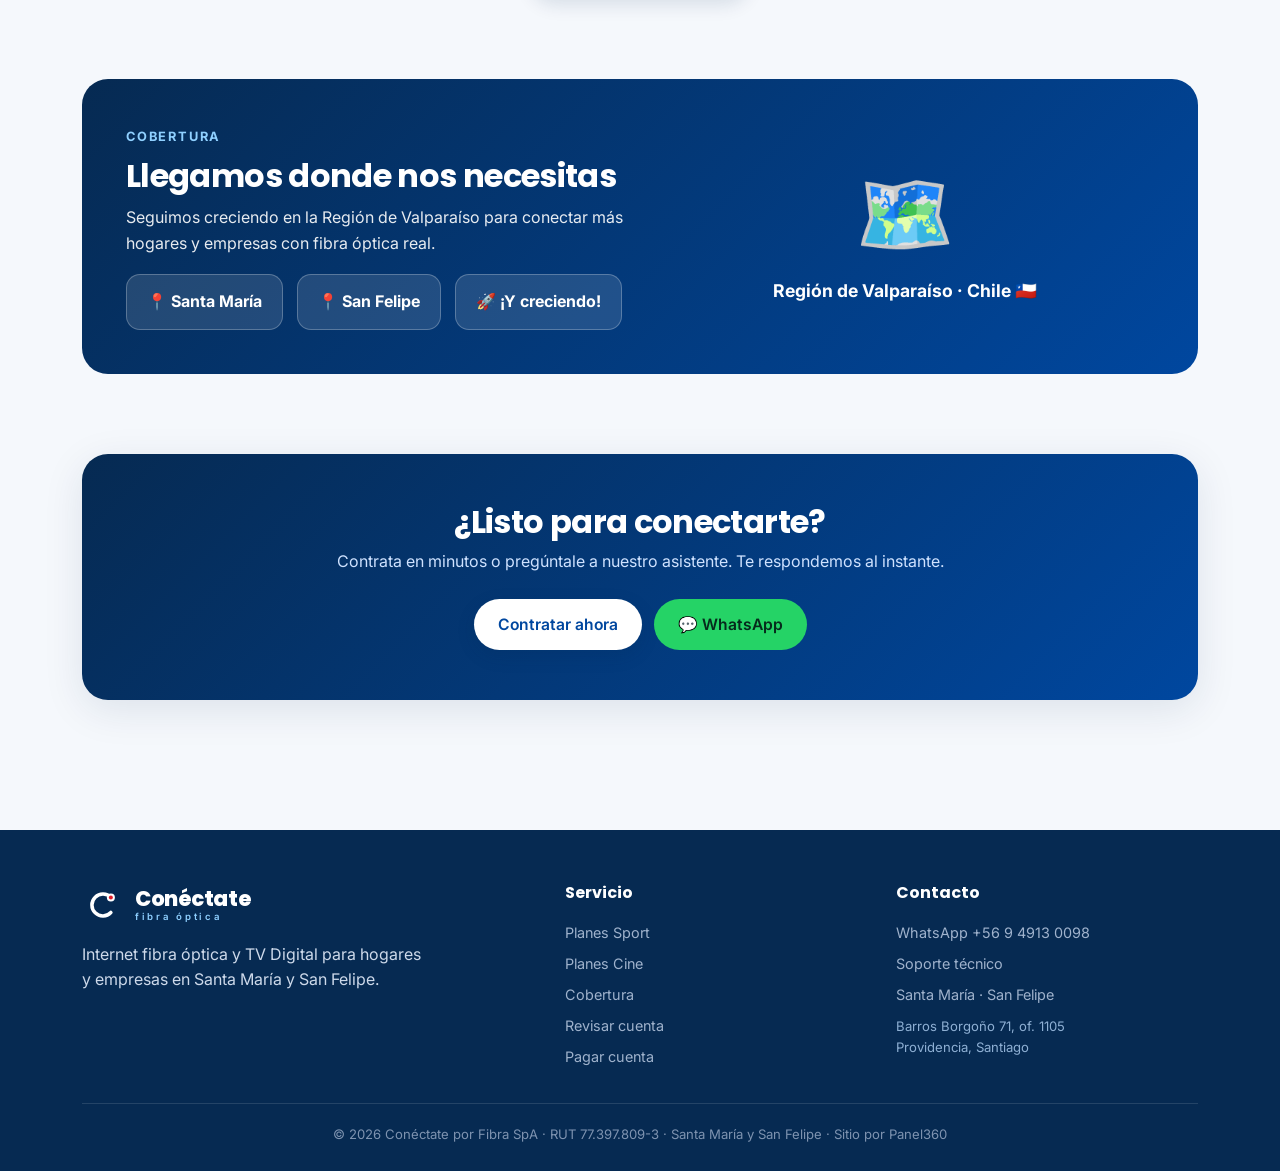
==== commit 6b6326cb: "Rediseño: logo más simple + efectos premium + favicon - Logo nuevo, corto y limpio: mark 'C' de fibr" ====
--- a/index.html
+++ b/index.html
@@ -3,6 +3,7 @@
 <head>
 <meta charset="utf-8">
 <meta name="viewport" content="width=device-width, initial-scale=1">
+<link rel="icon" type="image/svg+xml" href="assets/favicon.svg">
 <title>Conéctate por Fibra · Internet y TV Cable en Santa María y San Felipe</title>
 <meta name="description" content="Internet fibra óptica y TV Digital para hogares y empresas en Santa María y San Felipe. Planes desde $25.000/mes con WiFi 6, MAX Cine y deportes.">
 <link rel="preconnect" href="https://fonts.googleapis.com">
@@ -14,17 +15,17 @@
 
 <svg style="display:none">
   <linearGradient id="lg" x1="0" y1="0" x2="1" y2="1"><stop offset="0" stop-color="#0a84ff"/><stop offset="1" stop-color="#00479f"/></linearGradient>
-  <symbol id="mark" viewBox="0 0 44 44">
-    <rect x="1.5" y="1.5" width="41" height="41" rx="12" fill="url(#lg)"/>
-    <path d="M12 25a13 13 0 0 1 20 0" stroke="#fff" stroke-width="2.6" fill="none" stroke-linecap="round"/>
-    <path d="M16.5 29a7.5 7.5 0 0 1 11 0" stroke="#bfe0ff" stroke-width="2.6" fill="none" stroke-linecap="round"/>
-    <circle cx="22" cy="33" r="2.8" fill="#e11d2a"/>
+  <symbol id="mark" viewBox="0 0 48 48">
+    <rect x="2" y="2" width="44" height="44" rx="14" fill="url(#lg)"/>
+    <path d="M33 15.5a12.5 12.5 0 1 0 0 17" fill="none" stroke="#fff" stroke-width="4" stroke-linecap="round"/>
+    <circle cx="33" cy="15.5" r="4.6" fill="#fff"/>
+    <circle cx="33" cy="15.5" r="2.3" fill="#e11d2a"/>
   </symbol>
 </svg>
 
 <header>
   <div class="wrap nav">
-    <a href="index.html" class="logo"><svg class="mark"><use href="#mark"/></svg><span>CONÉCT@TE<span class="sub">FIBRA ÓPTICA</span></span></a>
+    <a href="index.html" class="logo"><svg class="mark"><use href="#mark"/></svg><span>Conéctate<span class="sub">fibra óptica</span></span></a>
     <nav class="nav-links">
       <a href="index.html" class="active">Inicio</a>
       <a href="planes.html">Planes</a>
@@ -135,7 +136,7 @@
   <div class="wrap">
     <div class="foot-grid">
       <div>
-        <a href="index.html" class="logo" style="margin-bottom:12px"><svg class="mark"><use href="#mark"/></svg><span>CONÉCT@TE<span class="sub" style="color:#8fd0ff">FIBRA ÓPTICA</span></span></a>
+        <a href="index.html" class="logo" style="margin-bottom:12px"><svg class="mark"><use href="#mark"/></svg><span>Conéctate<span class="sub" style="color:#8fd0ff">fibra óptica</span></span></a>
         <p style="max-width:34ch">Internet fibra óptica y TV Digital para hogares y empresas en Santa María y San Felipe.</p>
       </div>
       <div><h4>Servicio</h4><a href="planes.html">Planes Sport</a><a href="planes.html">Planes Cine</a><a href="index.html#cobertura">Cobertura</a><a href="cuenta.html">Revisar cuenta</a><a href="cuenta.html#pagar">Pagar cuenta</a></div>
--- a/assets/styles.css
+++ b/assets/styles.css
@@ -127,6 +127,45 @@
 
 .chat-fab{position:fixed;bottom:22px;right:22px;z-index:60;display:flex;align-items:center;gap:10px;background:linear-gradient(135deg,var(--blue),var(--blue-d));color:#fff;padding:13px 20px;border-radius:999px;box-shadow:0 10px 30px rgba(10,132,255,.45);font-weight:700;cursor:pointer;animation:float 3s ease-in-out infinite}
 @keyframes float{0%,100%{transform:translateY(0)}50%{transform:translateY(-6px)}}
-.reveal{opacity:0;transform:translateY(24px);transition:opacity .7s,transform .7s}
+.reveal{opacity:0;transform:translateY(24px);transition:opacity .7s cubic-bezier(.2,.7,.2,1),transform .7s cubic-bezier(.2,.7,.2,1)}
 .reveal.show{opacity:1;transform:none}
-@media(prefers-reduced-motion:reduce){.reveal{opacity:1;transform:none}.chat-fab{animation:none}}
+
+/* ============ Efectos premium ============ */
+/* Degradado del hero en movimiento suave */
+.hero{background-size:180% 180%;animation:heroShift 18s ease infinite}
+@keyframes heroShift{0%{background-position:0% 50%}50%{background-position:100% 50%}100%{background-position:0% 50%}}
+/* Texto destacado con brillo animado */
+.hero h1 span{background:linear-gradient(90deg,#8fd0ff 0%,#ffffff 50%,#8fd0ff 100%);background-size:200% auto;-webkit-background-clip:text;background-clip:text;-webkit-text-fill-color:transparent;color:transparent;animation:shine 7s linear infinite}
+@keyframes shine{to{background-position:200% center}}
+/* Tarjeta del hero flotando */
+.hero-visual .hero-card{animation:floatCard 6s ease-in-out infinite}
+@keyframes floatCard{0%,100%{transform:translateY(0)}50%{transform:translateY(-12px)}}
+/* Puntito "en línea" que late en el badge */
+.badge-loc::before{content:"";width:8px;height:8px;border-radius:50%;background:#4ade80;box-shadow:0 0 0 0 rgba(74,222,128,.7);animation:pulse 2s infinite}
+@keyframes pulse{0%{box-shadow:0 0 0 0 rgba(74,222,128,.6)}70%{box-shadow:0 0 0 9px rgba(74,222,128,0)}100%{box-shadow:0 0 0 0 rgba(74,222,128,0)}}
+/* Hover con elevación en tarjetas de valor y de pago */
+.prop,.pay{transition:transform .28s cubic-bezier(.2,.7,.2,1),box-shadow .28s}
+.prop:hover,.pay:hover{transform:translateY(-7px);box-shadow:0 20px 46px rgba(6,42,82,.16)}
+.prop .ic{transition:transform .35s}
+.prop:hover .ic{transform:scale(1.1) rotate(-5deg)}
+/* Brillo que cruza los botones primarios */
+.btn-primary{position:relative;overflow:hidden}
+.btn-primary::after{content:"";position:absolute;top:0;left:-120%;width:55%;height:100%;background:linear-gradient(120deg,transparent,rgba(255,255,255,.55),transparent);transform:skewX(-20deg)}
+.btn-primary:hover::after{animation:swipe .7s ease}
+@keyframes swipe{to{left:140%}}
+/* Plan destacado con halo que respira */
+.plan.feat{animation:halo 3.5s ease-in-out infinite}
+@keyframes halo{0%,100%{box-shadow:0 14px 44px rgba(10,132,255,.18)}50%{box-shadow:0 18px 54px rgba(10,132,255,.34)}}
+/* Logo con guiño al pasar el mouse */
+.logo .mark{transition:transform .4s cubic-bezier(.34,1.56,.64,1)}
+.logo:hover .mark{transform:rotate(-8deg) scale(1.06)}
+/* Subrayado animado en el menú */
+.nav-links a{position:relative}
+.nav-links a::after{content:"";position:absolute;left:0;bottom:-6px;width:0;height:2px;background:var(--blue);transition:width .25s}
+.nav-links a:hover::after,.nav-links a.active::after{width:100%}
+
+@media(prefers-reduced-motion:reduce){
+  .reveal{opacity:1;transform:none}
+  .chat-fab,.hero,.hero h1 span,.hero-visual .hero-card,.badge-loc::before,.plan.feat{animation:none}
+  .hero h1 span{-webkit-text-fill-color:#8fd0ff;color:#8fd0ff}
+}
